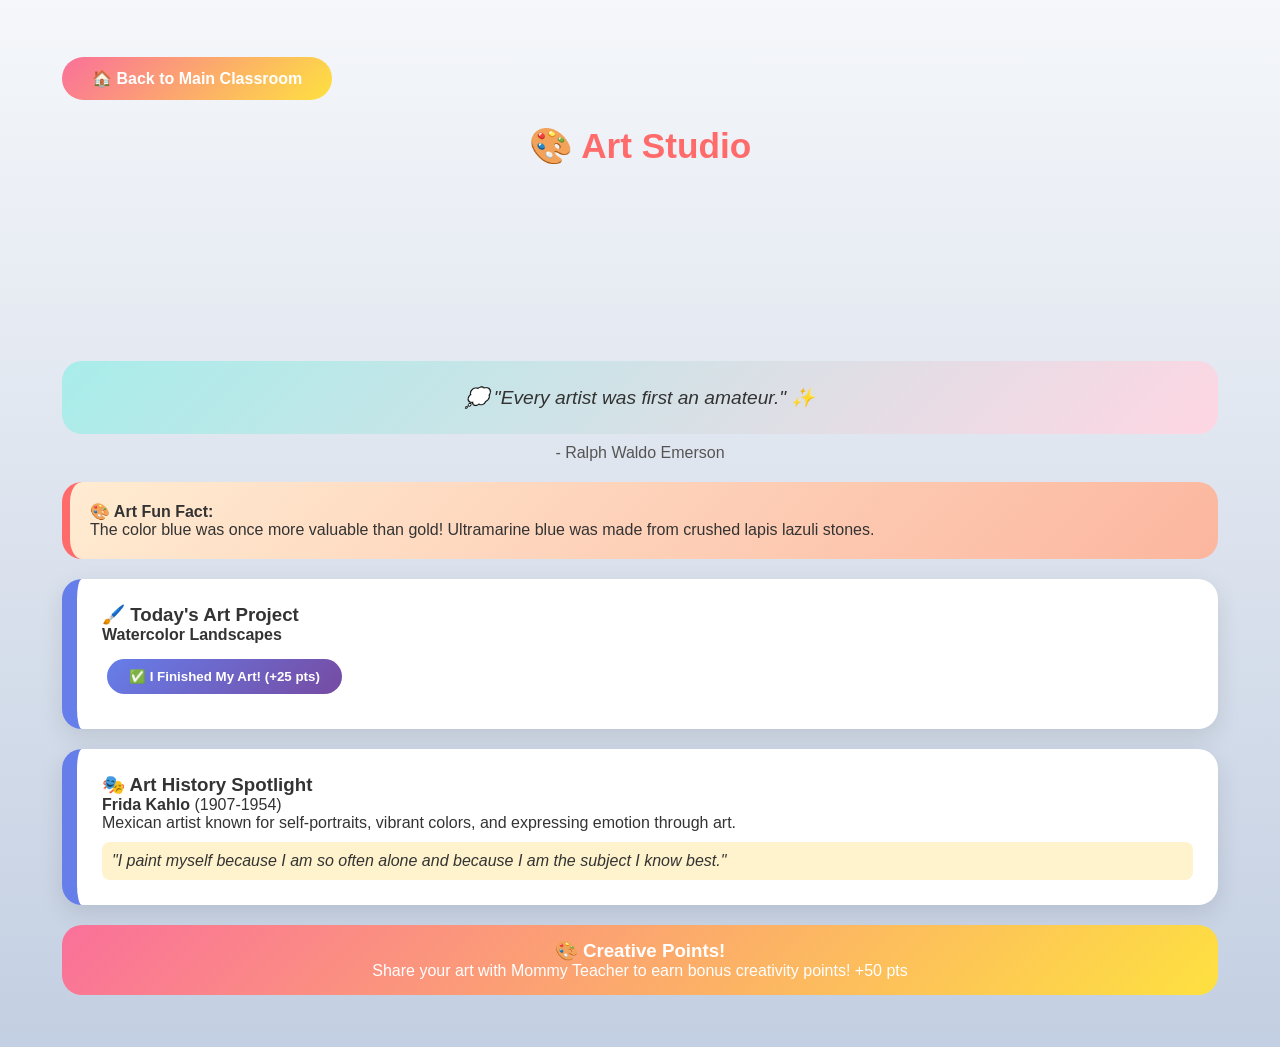
==== art.html @ 89fb3210 "adding pages" ====
<!DOCTYPE html>
<html lang="en">
<head>
<meta charset="UTF-8">
<meta name="viewport" content="width=device-width, initial-scale=1.0">
<title>🎨 Art Studio | Alli's Classroom</title>
<link rel="stylesheet" href="css/main.css">
<link rel="stylesheet" href="css/subjects.css">
<link rel="stylesheet" href="css/modals.css">
</head>
<body>
<div id="artPage" class="subject-page art-page active-subject">
  <a href="index.html" class="back-home">🏠 Back to Main Classroom</a>
  <h2 style="text-align:center;font-size:2.2rem;margin-bottom:20px;color:#ff6b6b;">🎨 Art Studio</h2>
  
  <div class="slide-container">
    <iframe src="https://docs.google.com/presentation/d/e/2PACX-1vSV7ANEIgShKt3dnGsCbQY-vh1xLhiehXgIdcbH30qaZ5-XFcvUlI7SynvPnBc5SH_Dulh76SDTnkDv/pubembed?start=false&loop=false&delayms=60000" frameborder="0" allowfullscreen="true"></iframe>
  </div>

  <div class="motivational-quote">💭 <span>"Every artist was first an amateur."</span> ✨</div>
  <div class="quote-author">- Ralph Waldo Emerson</div>
  
  <div class="fun-fact-box"><h4>🎨 Art Fun Fact:</h4><p>The color blue was once more valuable than gold! Ultramarine blue was made from crushed lapis lazuli stones.</p></div>

  <div class="topic-card">
    <h3>🖌️ Today's Art Project</h3>
    <p><strong>Watercolor Landscapes</strong></p>
    <button onclick="logArtProject('watercolor')" style="margin-top:15px;">✅ I Finished My Art! (+25 pts)</button>
  </div>

  <div class="topic-card">
    <h3>🎭 Art History Spotlight</h3>
    <p><strong>Frida Kahlo</strong> (1907-1954)</p>
    <p>Mexican artist known for self-portraits, vibrant colors, and expressing emotion through art.</p>
    <div style="background:#fff3cd;padding:10px;border-radius:8px;margin-top:10px;font-style:italic;">"I paint myself because I am so often alone and because I am the subject I know best."</div>
  </div>

  <div class="reward-banner"><h3>🎨 Creative Points!</h3><p>Share your art with Mommy Teacher to earn bonus creativity points! +50 pts</p></div>
</div>

<script src="js/app.js"></script>
<script src="js/quizzes.js"></script>
</body>
</html>
---- css/main.css ----
/* ========== GLOBAL RESET & BASE ========== */
* { margin: 0; padding: 0; box-sizing: border-box; }
body {
  font-family: 'Segoe UI', 'Comic Neue', 'Comic Sans MS', cursive, sans-serif;
  background: linear-gradient(135deg, #667eea 0%, #764ba2 100%);
  overflow-x: hidden;
  color: #333;
}

/* Header */
.class-header {
  background: linear-gradient(135deg, #f093fb 0%, #f5576c 100%);
  padding: 15px 25px;
  display: flex;
  justify-content: space-between;
  align-items: center;
  color: white;
  border-bottom: 5px solid #fff;
  box-shadow: 0 4px 15px rgba(0,0,0,0.2);
}
.class-header h2 { font-size: 1.5rem; text-shadow: 2px 2px 4px rgba(0,0,0,0.3); }
.header-actions { display: flex; gap: 15px; align-items: center; }

/* Points Display */
.points-display {
  background: linear-gradient(135deg, #fa709a 0%, #fee140 100%);
  padding: 8px 20px; border-radius: 30px; color: white;
  font-weight: bold; cursor: pointer; display: flex; align-items: center; gap: 8px;
}
.points-display:after { content: " ⭐"; }

/* Parent Button */
.parent-lock-btn {
  background: linear-gradient(135deg, #4facfe 0%, #00f2fe 100%);
  padding: 10px 20px; border-radius: 25px; color: white;
  text-decoration: none; font-weight: bold; border: none; cursor: pointer;
}

/* Utilities */
.muted { color: #666; font-style: italic; margin: 10px 0; }
.reward-grid {
  display: grid; grid-template-columns: repeat(auto-fit, minmax(180px, 1fr));
  gap: 15px; margin-top: 20px;
}
.reward-card {
  padding: 15px; border-radius: 15px; text-align: center;
  box-shadow: 0 4px 12px rgba(0,0,0,0.1);
}
.reward-card .emoji { font-size: 2.5rem; margin-bottom: 8px; }
.reward-card h4 { margin-bottom: 5px; }
.reward-card p { color: #667eea; font-weight: bold; }

@media (max-width: 768px) {
  .class-header { flex-direction: column; gap: 10px; text-align: center; }
  .header-actions { width: 100%; justify-content: center; }
}
---- css/subjects.css ----
/* ========== SUBJECT PAGES ========== */
.subject-page {
  display: none; background: linear-gradient(180deg, #f5f7fa 0%, #c3cfe2 100%);
  min-height: 100vh; padding: 2rem;
}
.active-subject { display: block; }

.back-home {
  background: linear-gradient(135deg, #fa709a 0%, #fee140 100%);
  border: none; padding: 12px 30px; border-radius: 40px;
  font-weight: bold; margin: 25px 30px; cursor: pointer;
  text-decoration: none; color: white; display: inline-block;
}
.back-home:hover { transform: scale(1.05); }

/* Content Blocks */
.motivational-quote {
  background: linear-gradient(135deg, #a8edea 0%, #fed6e3 100%);
  border-radius: 20px; padding: 25px; margin: 20px 30px;
  text-align: center; font-style: italic; font-size: 1.2rem;
}
.quote-author { text-align: center; color: #555; margin: -10px auto 20px; }
.fun-fact-box {
  background: linear-gradient(135deg, #ffecd2 0%, #fcb69f 100%);
  border-radius: 20px; padding: 20px; margin: 20px 30px;
  border-left: 8px solid #ff6b6b;
}
.stats-box {
  background: linear-gradient(135deg, #ff9a9e 0%, #fecfef 100%);
  border-radius: 20px; padding: 20px; margin: 20px 30px; color: #fff;
}
.topic-card {
  background: white; border-radius: 20px; padding: 25px; margin: 20px 30px;
  border-left: 15px solid #667eea; box-shadow: 0 8px 25px rgba(0,0,0,0.1);
}
.quiz {
  background: linear-gradient(135deg, #f5f7fa 0%, #e4e8ec 100%);
  padding: 20px; border-radius: 24px; margin-top: 15px;
}
.quiz p { margin: 12px 0; font-weight: 600; }
input, select, textarea {
  font-family: inherit; border-radius: 12px; padding: 10px 15px;
  border: 2px solid #ddd; margin: 8px 0; width: 100%;
}
input:focus { outline: none; border-color: #667eea; }
button {
  font-family: inherit; border-radius: 25px; padding: 10px 22px;
  background: linear-gradient(135deg, #667eea 0%, #764ba2 100%);
  color: white; border: none; font-weight: bold; cursor: pointer;
  margin: 10px 5px;
}
button:hover { transform: scale(1.05); }
.feedback {
  background: linear-gradient(135deg, #d4fc79 0%, #96e6a1 100%);
  border-radius: 25px; padding: 12px 20px; margin-top: 12px; font-weight: bold;
}
.reward-banner {
  background: linear-gradient(135deg, #fa709a 0%, #fee140 100%);
  color: white; padding: 15px 25px; border-radius: 20px; margin: 20px 30px;
  text-align: center;
}
---- css/modals.css ----
/* --- Generic Scene Modals --- */
.scene-modal {
    display: none;
    position: fixed;
    top: 0; left: 0;
    width: 100%; height: 100%;
    background: rgba(0,0,0,0.7);
    z-index: 3000;
    align-items: center;
    justify-content: center;
}

.scene-modal.active { display: flex; }

.modal-content {
    background: white;
    padding: 30px;
    border-radius: 25px;
    max-width: 650px;
    width: 90%;
    max-height: 85vh;
    overflow-y: auto;
    position: relative;
    animation: modalPop 0.3s ease;
    box-shadow: 0 20px 60px rgba(0,0,0,0.3);
}

@keyframes modalPop {
    0% { transform: scale(0.8); opacity: 0; }
    100% { transform: scale(1); opacity: 1; }
}

.close-modal {
    position: absolute;
    top: 15px; right: 15px;
    background: linear-gradient(135deg, #fa709a 0%, #fee140 100%);
    color: white;
    border: none;
    width: 40px; height: 40px;
    border-radius: 50%;
    cursor: pointer;
    font-size: 1.2rem;
    transition: transform 0.2s;
}

.close-modal:hover { transform: rotate(90deg) scale(1.1); }

/* --- Math Modals --- */
.math-modal {
    display: none;
    position: fixed;
    top: 0; left: 0; width: 100%; height: 100%;
    background: rgba(0,0,0,0.6);
    z-index: 1000;
    justify-content: center;
    align-items: center;
    backdrop-filter: blur(4px);
}

.math-modal.active { display: flex; }

.math-modal-content {
    background: var(--math-bg);
    border: 3px solid var(--math-primary);
    border-radius: 16px;
    padding: 24px;
    max-width: 600px;
    width: 92%;
    position: relative;
    box-shadow: 0 12px 30px rgba(0,0,0,0.25);
    animation: fadeIn 0.3s ease;
}

@keyframes fadeIn { from { opacity: 0; transform: translateY(10px); } to { opacity: 1; transform: translateY(0); } }

.close-math-modal {
    position: absolute; top: 12px; right: 16px;
    font-size: 28px; cursor: pointer; color: var(--math-primary);
    background: none; border: none; font-weight: bold;
}

.close-math-modal:hover { color: var(--math-secondary); }

.math-btn {
    background: var(--math-primary);
    color: white;
    border: none;
    padding: 10px 18px;
    border-radius: 8px;
    cursor: pointer;
    font-weight: 600;
    margin: 5px;
    transition: background 0.2s;
}

.math-btn:hover { background: var(--math-secondary); }

.math-input {
    width: 100%;
    padding: 10px;
    border: 2px solid var(--math-border);
    border-radius: 6px;
    margin: 8px 0;
    font-size: 16px;
}

.math-question { margin: 15px 0; font-weight: 500; }
.math-correct { color: #16a34a; font-weight: bold; }
.math-wrong { color: #dc2626; font-weight: bold; }
#analog-clock-canvas { background: white; border-radius: 50%; margin: 10px auto; display: block; }

/* --- Parent Dashboard --- */
.parent-modal {
    display: none;
    position: fixed;
    top: 0; left: 0;
    width: 100%; height: 100%;
    background: rgba(0,0,0,0.7);
    z-index: 2000;
    align-items: center;
    justify-content: center;
}

.parent-card {
    background: linear-gradient(180deg, #fff9ef 0%, #fff 100%);
    max-width: 950px;
    width: 90%;
    max-height: 85vh;
    overflow-y: auto;
    border-radius: 48px;
    padding: 2rem;
    border: 5px solid #ffb347;
    box-shadow: 0 20px 60px rgba(0,0,0,0.3);
}

table {
    width: 100%;
    border-collapse: collapse;
    background: white;
    border-radius: 24px;
    overflow: hidden;
    margin: 15px 0;
}

th, td { padding: 12px; text-align: left; border-bottom: 1px solid #f0cf9c; }
th { background: linear-gradient(135deg, #667eea 0%, #764ba2 100%); color: white; font-weight: bold; }
tr:hover { background: #f8f9fa; }

.weak-area {
    background: linear-gradient(135deg, #ffe1b3 0%, #ffcd94 100%);
    border-radius: 28px;
    padding: 20px;
    margin: 20px 0;
    box-shadow: 0 5px 15px rgba(0,0,0,0.1);
}
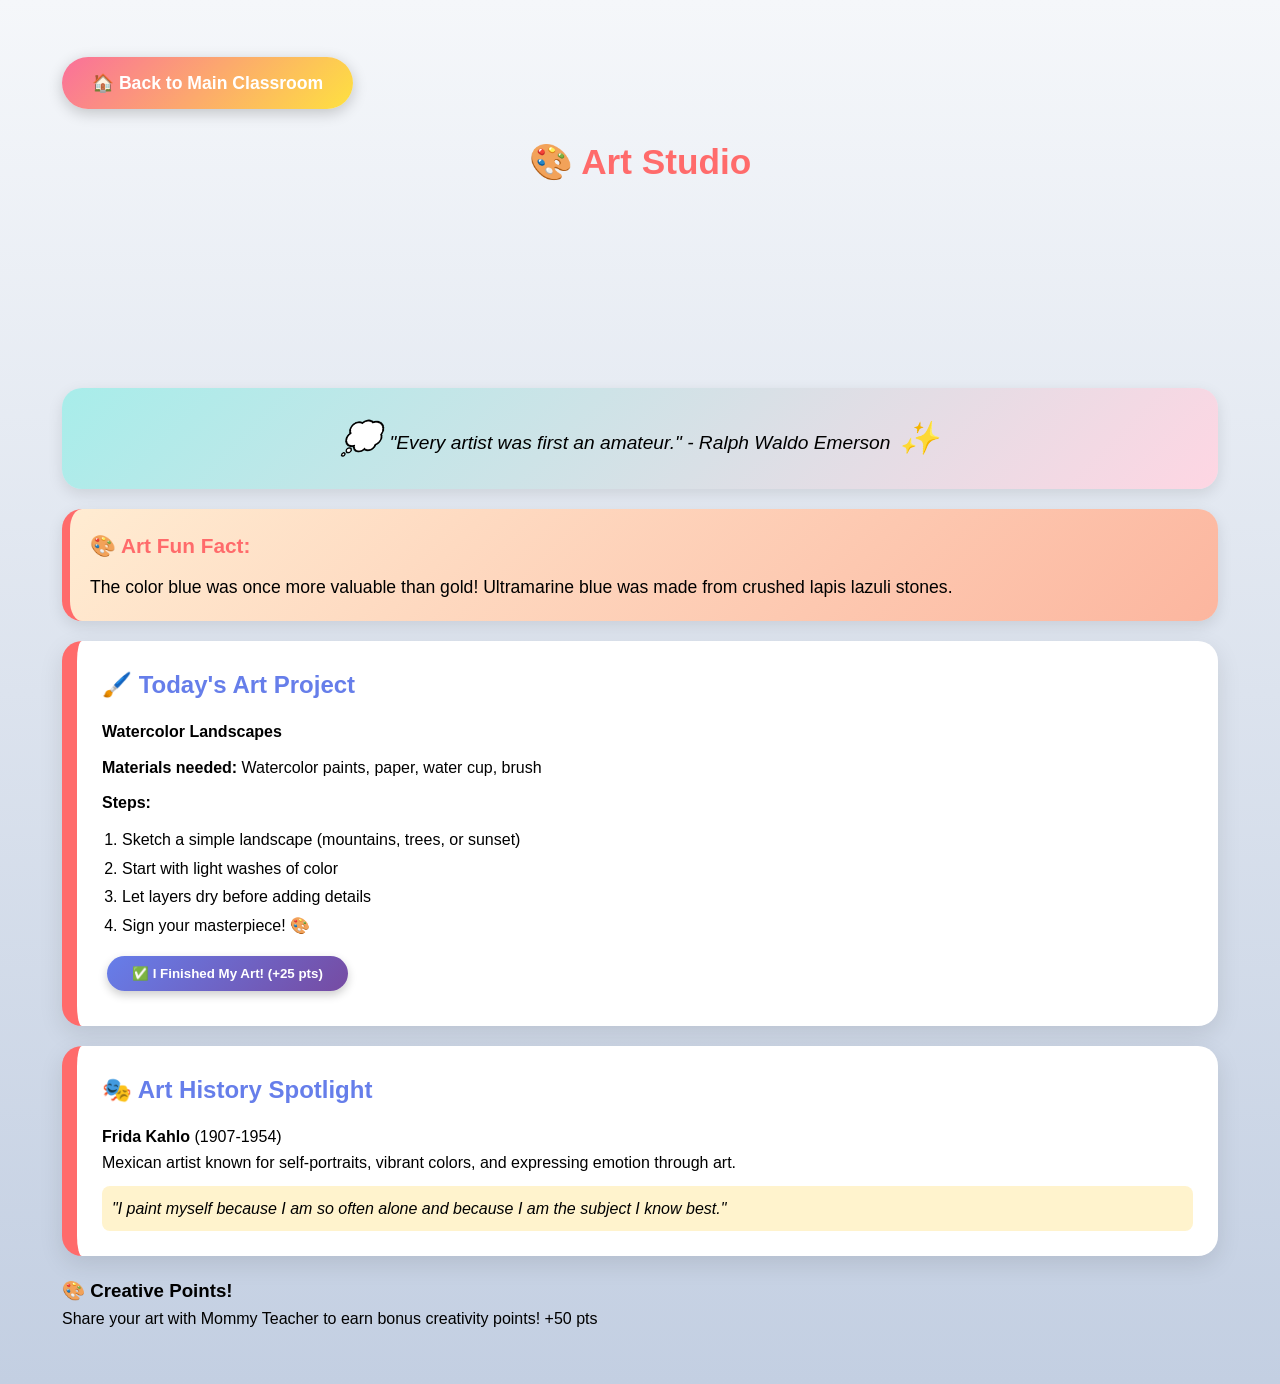
==== commit 3edff503: "update4" ====
--- a/art.html
+++ b/art.html
@@ -1,44 +1,75 @@
 <!DOCTYPE html>
 <html lang="en">
 <head>
-<meta charset="UTF-8">
-<meta name="viewport" content="width=device-width, initial-scale=1.0">
-<title>🎨 Art Studio | Alli's Classroom</title>
-<link rel="stylesheet" href="css/main.css">
-<link rel="stylesheet" href="css/subjects.css">
-<link rel="stylesheet" href="css/modals.css">
+  <meta charset="UTF-8">
+  <meta name="viewport" content="width=device-width, initial-scale=1.0">
+  <title>🎨 Art Studio | Alli's Classroom</title>
+  <link rel="stylesheet" href="css/main.css">
+  <link rel="stylesheet" href="css/subjects.css">
+  <link rel="stylesheet" href="css/modals.css">
 </head>
 <body>
-<div id="artPage" class="subject-page art-page active-subject">
-  <a href="index.html" class="back-home">🏠 Back to Main Classroom</a>
-  <h2 style="text-align:center;font-size:2.2rem;margin-bottom:20px;color:#ff6b6b;">🎨 Art Studio</h2>
+  <div class="subject-page art-page">
+    <a href="index.html" class="back-home">🏠 Back to Main Classroom</a>
+    
+    <h2 style="text-align:center; font-size:2.2rem; margin-bottom:20px; color:#ff6b6b;">🎨 Art Studio</h2>
+    
+    <!-- Google Slide -->
+    <div class="slide-container">
+      <iframe src="https://docs.google.com/presentation/d/e/2PACX-1vSV7ANEIgShKt3dnGsCbQY-vh1xLhiehXgIdcbH30qaZ5-XFcvUlI7SynvPnBc5SH_Dulh76SDTnkDv/pubembed?start=false&loop=false&delayms=60000" frameborder="0" allowfullscreen="true"></iframe>
+    </div>
+    
+    <!-- Content -->
+    <div class="motivational-quote">"Every artist was first an amateur." - Ralph Waldo Emerson</div>
+    
+    <div class="fun-fact-box">
+      <h4>🎨 Art Fun Fact:</h4>
+      <p>The color blue was once more valuable than gold! Ultramarine blue was made from crushed lapis lazuli stones.</p>
+    </div>
+    
+    <div class="topic-card">
+      <h3>🖌️ Today's Art Project</h3>
+      <p><strong>Watercolor Landscapes</strong></p>
+      <p style="margin: 10px 0;"><strong>Materials needed:</strong> Watercolor paints, paper, water cup, brush</p>
+      <p style="margin: 10px 0;"><strong>Steps:</strong></p>
+      <ol style="margin-left: 20px; line-height: 1.8;">
+        <li>Sketch a simple landscape (mountains, trees, or sunset)</li>
+        <li>Start with light washes of color</li>
+        <li>Let layers dry before adding details</li>
+        <li>Sign your masterpiece! 🎨</li>
+      </ol>
+      <button onclick="logArtProject('watercolor')" style="margin-top: 15px;">✅ I Finished My Art! (+25 pts)</button>
+    </div>
+    
+    <div class="topic-card">
+      <h3>🎭 Art History Spotlight</h3>
+      <p><strong>Frida Kahlo</strong> (1907-1954)</p>
+      <p>Mexican artist known for self-portraits, vibrant colors, and expressing emotion through art.</p>
+      <div style="background: #fff3cd; padding: 10px; border-radius: 8px; margin-top: 10px; font-style: italic;">
+        "I paint myself because I am so often alone and because I am the subject I know best."
+      </div>
+    </div>
+    
+    <div class="reward-banner"><h3>🎨 Creative Points!</h3><p>Share your art with Mommy Teacher to earn bonus creativity points! +50 pts</p></div>
+  </div>
   
-  <div class="slide-container">
-    <iframe src="https://docs.google.com/presentation/d/e/2PACX-1vSV7ANEIgShKt3dnGsCbQY-vh1xLhiehXgIdcbH30qaZ5-XFcvUlI7SynvPnBc5SH_Dulh76SDTnkDv/pubembed?start=false&loop=false&delayms=60000" frameborder="0" allowfullscreen="true"></iframe>
+  <!-- Modal -->
+  <div id="sceneModal" class="scene-modal">
+    <div class="modal-content">
+      <button class="close-modal" onclick="closeSceneModal()">✕</button>
+      <div id="modalBody"></div>
+    </div>
   </div>
-
-  <div class="motivational-quote">💭 <span>"Every artist was first an amateur."</span> ✨</div>
-  <div class="quote-author">- Ralph Waldo Emerson</div>
   
-  <div class="fun-fact-box"><h4>🎨 Art Fun Fact:</h4><p>The color blue was once more valuable than gold! Ultramarine blue was made from crushed lapis lazuli stones.</p></div>
-
-  <div class="topic-card">
-    <h3>🖌️ Today's Art Project</h3>
-    <p><strong>Watercolor Landscapes</strong></p>
-    <button onclick="logArtProject('watercolor')" style="margin-top:15px;">✅ I Finished My Art! (+25 pts)</button>
-  </div>
-
-  <div class="topic-card">
-    <h3>🎭 Art History Spotlight</h3>
-    <p><strong>Frida Kahlo</strong> (1907-1954)</p>
-    <p>Mexican artist known for self-portraits, vibrant colors, and expressing emotion through art.</p>
-    <div style="background:#fff3cd;padding:10px;border-radius:8px;margin-top:10px;font-style:italic;">"I paint myself because I am so often alone and because I am the subject I know best."</div>
-  </div>
-
-  <div class="reward-banner"><h3>🎨 Creative Points!</h3><p>Share your art with Mommy Teacher to earn bonus creativity points! +50 pts</p></div>
-</div>
-
-<script src="js/app.js"></script>
-<script src="js/quizzes.js"></script>
+  <!-- Scripts -->
+  <script src="js/app.js"></script>
+  <script src="js/reward-system.js"></script>
+  <script src="js/navigation.js"></script>
+  <script>
+    function logArtProject(projectType) {
+      addPoints(25, `Art project: ${projectType}`);
+      alert(`🎨 Amazing work on your ${projectType} project! +25 creativity points!`);
+    }
+  </script>
 </body>
 </html>
--- a/css/main.css
+++ b/css/main.css
@@ -1,56 +1,133 @@
-/* ========== GLOBAL RESET & BASE ========== */
+/* ========== GLOBAL RESET & BASE STYLES ========== */
 * { margin: 0; padding: 0; box-sizing: border-box; }
+
 body {
-  font-family: 'Segoe UI', 'Comic Neue', 'Comic Sans MS', cursive, sans-serif;
+  font-family: 'Segoe UI', 'Comic Neue', 'Comic Sans MS', 'Chalkboard SE', cursive, sans-serif;
   background: linear-gradient(135deg, #667eea 0%, #764ba2 100%);
   overflow-x: hidden;
-  color: #333;
+  line-height: 1.6;
 }
 
-/* Header */
-.class-header {
-  background: linear-gradient(135deg, #f093fb 0%, #f5576c 100%);
-  padding: 15px 25px;
-  display: flex;
-  justify-content: space-between;
-  align-items: center;
-  color: white;
-  border-bottom: 5px solid #fff;
-  box-shadow: 0 4px 15px rgba(0,0,0,0.2);
-}
-.class-header h2 { font-size: 1.5rem; text-shadow: 2px 2px 4px rgba(0,0,0,0.3); }
-.header-actions { display: flex; gap: 15px; align-items: center; }
-
-/* Points Display */
-.points-display {
-  background: linear-gradient(135deg, #fa709a 0%, #fee140 100%);
-  padding: 8px 20px; border-radius: 30px; color: white;
-  font-weight: bold; cursor: pointer; display: flex; align-items: center; gap: 8px;
-}
-.points-display:after { content: " ⭐"; }
-
-/* Parent Button */
-.parent-lock-btn {
-  background: linear-gradient(135deg, #4facfe 0%, #00f2fe 100%);
-  padding: 10px 20px; border-radius: 25px; color: white;
-  text-decoration: none; font-weight: bold; border: none; cursor: pointer;
+/* ========== FORM ELEMENTS ========== */
+input[type="number"],
+input[type="text"],
+input[type="password"],
+input[type="url"] {
+  font-family: inherit;
+  border-radius: 25px;
+  padding: 10px 20px;
+  border: 2px solid #ddd;
+  margin: 8px 0;
+  width: 150px;
+  font-size: 1rem;
+  transition: border-color 0.2s;
 }
 
-/* Utilities */
-.muted { color: #666; font-style: italic; margin: 10px 0; }
-.reward-grid {
-  display: grid; grid-template-columns: repeat(auto-fit, minmax(180px, 1fr));
-  gap: 15px; margin-top: 20px;
+input[type="number"]:focus,
+input[type="text"]:focus,
+input[type="password"]:focus,
+input[type="url"]:focus {
+  outline: none;
+  border-color: #667eea;
+  box-shadow: 0 0 0 3px rgba(102, 126, 234, 0.2);
 }
-.reward-card {
-  padding: 15px; border-radius: 15px; text-align: center;
-  box-shadow: 0 4px 12px rgba(0,0,0,0.1);
+
+/* ========== BUTTONS ========== */
+button {
+  font-family: inherit;
+  border-radius: 30px;
+  padding: 10px 25px;
+  background: linear-gradient(135deg, #667eea 0%, #764ba2 100%);
+  color: white;
+  border: none;
+  font-weight: bold;
+  cursor: pointer;
+  margin: 10px 5px;
+  box-shadow: 0 4px 10px rgba(0,0,0,0.2);
+  transition: transform 0.2s, box-shadow 0.2s;
 }
-.reward-card .emoji { font-size: 2.5rem; margin-bottom: 8px; }
-.reward-card h4 { margin-bottom: 5px; }
-.reward-card p { color: #667eea; font-weight: bold; }
+
+button:hover {
+  transform: scale(1.05);
+  box-shadow: 0 6px 15px rgba(0,0,0,0.3);
+}
+
+button:active {
+  transform: scale(0.98);
+}
+
+/* ========== FEEDBACK & UTILITIES ========== */
+.feedback {
+  background: linear-gradient(135deg, #d4fc79 0%, #96e6a1 100%);
+  border-radius: 25px;
+  padding: 12px 20px;
+  margin-top: 12px;
+  font-weight: bold;
+  animation: fadeIn 0.3s ease;
+}
+
+@keyframes fadeIn {
+  from { opacity: 0; transform: translateY(-10px); }
+  to { opacity: 1; transform: translateY(0); }
+}
+
+.back-home {
+  background: linear-gradient(135deg, #fa709a 0%, #fee140 100%);
+  border: none;
+  padding: 12px 30px;
+  border-radius: 40px;
+  font-weight: bold;
+  margin: 25px 30px;
+  display: inline-block;
+  cursor: pointer;
+  font-size: 1.1rem;
+  box-shadow: 0 4px 15px rgba(0,0,0,0.2);
+  transition: transform 0.2s;
+  text-decoration: none;
+  color: white;
+}
+
+.back-home:hover {
+  transform: scale(1.05);
+  text-decoration: none;
+  color: white;
+}
+
+/* ========== TABLES ========== */
+table {
+  width: 100%;
+  border-collapse: collapse;
+  background: white;
+  border-radius: 24px;
+  overflow: hidden;
+  margin: 15px 0;
+  box-shadow: 0 4px 12px rgba(0,0,0,0.05);
+}
+
+th, td {
+  padding: 12px;
+  text-align: left;
+  border-bottom: 1px solid #f0cf9c;
+}
+
+th {
+  background: linear-gradient(135deg, #667eea 0%, #764ba2 100%);
+  color: white;
+  font-weight: bold;
+}
+
+tr:hover {
+  background: #f8f9fa;
+}
+
+/* ========== RESPONSIVE ========== */
+@media (max-width: 800px) {
+  .classroom { grid-template-columns: repeat(2,1fr); gap: 15px; padding: 20px; }
+  .teacher-desk { grid-column: span 2; }
+  .whiteboard { grid-column: span 2; }
+}
 
 @media (max-width: 768px) {
-  .class-header { flex-direction: column; gap: 10px; text-align: center; }
-  .header-actions { width: 100%; justify-content: center; }
+  .slide-container iframe { aspect-ratio: auto; height: 400px; }
+  input[type="number"], input[type="text"] { width: 100%; }
 }
--- a/css/subjects.css
+++ b/css/subjects.css
@@ -1,61 +1,140 @@
-/* ========== SUBJECT PAGES ========== */
+/* ========== SUBJECT PAGE BASE ========== */
 .subject-page {
-  display: none; background: linear-gradient(180deg, #f5f7fa 0%, #c3cfe2 100%);
-  min-height: 100vh; padding: 2rem;
+  background: linear-gradient(180deg, #f5f7fa 0%, #c3cfe2 100%);
+  min-height: 100vh;
+  padding: 2rem;
 }
-.active-subject { display: block; }
 
-.back-home {
-  background: linear-gradient(135deg, #fa709a 0%, #fee140 100%);
-  border: none; padding: 12px 30px; border-radius: 40px;
-  font-weight: bold; margin: 25px 30px; cursor: pointer;
-  text-decoration: none; color: white; display: inline-block;
+/* ========== CONTENT BLOCKS (Full Width) ========== */
+.subject-page .motivational-quote,
+.subject-page .fun-fact-box,
+.subject-page .stats-box,
+.subject-page .topic-card,
+.subject-page .reward-banner {
+  max-width: none;
+  margin: 20px 30px;
+  border-radius: 20px;
 }
-.back-home:hover { transform: scale(1.05); }
 
-/* Content Blocks */
+.topic-card {
+  background: white;
+  border-radius: 20px;
+  padding: 25px;
+  border-left: 15px solid #667eea;
+  box-shadow: 0 8px 25px rgba(0,0,0,0.1);
+}
+
+.topic-card h3 {
+  color: #667eea;
+  margin-bottom: 15px;
+  font-size: 1.5rem;
+}
+
+.quiz {
+  background: linear-gradient(135deg, #f5f7fa 0%, #e4e8ec 100%);
+  padding: 20px;
+  border-radius: 24px;
+  margin-top: 15px;
+}
+
+.quiz p {
+  margin: 12px 0;
+  font-size: 1.1rem;
+  font-weight: 600;
+}
+
+/* ========== ENGAGING CONTENT ========== */
+.fun-fact-box {
+  background: linear-gradient(135deg, #ffecd2 0%, #fcb69f 100%);
+  border-radius: 20px;
+  padding: 20px;
+  box-shadow: 0 5px 15px rgba(0,0,0,0.1);
+  border-left: 8px solid #ff6b6b;
+}
+
+.fun-fact-box h4 {
+  color: #ff6b6b;
+  margin-bottom: 10px;
+  font-size: 1.3rem;
+}
+
+.fun-fact-box p {
+  font-size: 1.1rem;
+  line-height: 1.6;
+}
+
 .motivational-quote {
   background: linear-gradient(135deg, #a8edea 0%, #fed6e3 100%);
-  border-radius: 20px; padding: 25px; margin: 20px 30px;
-  text-align: center; font-style: italic; font-size: 1.2rem;
+  border-radius: 20px;
+  padding: 25px;
+  text-align: center;
+  box-shadow: 0 5px 15px rgba(0,0,0,0.1);
+  font-style: italic;
+  font-size: 1.2rem;
 }
-.quote-author { text-align: center; color: #555; margin: -10px auto 20px; }
-.fun-fact-box {
-  background: linear-gradient(135deg, #ffecd2 0%, #fcb69f 100%);
-  border-radius: 20px; padding: 20px; margin: 20px 30px;
-  border-left: 8px solid #ff6b6b;
+
+.motivational-quote:before {
+  content: "💭 ";
+  font-size: 2rem;
 }
+
+.motivational-quote:after {
+  content: " ✨";
+  font-size: 2rem;
+}
+
 .stats-box {
   background: linear-gradient(135deg, #ff9a9e 0%, #fecfef 100%);
-  border-radius: 20px; padding: 20px; margin: 20px 30px; color: #fff;
+  border-radius: 20px;
+  padding: 20px;
+  box-shadow: 0 5px 15px rgba(0,0,0,0.1);
 }
-.topic-card {
-  background: white; border-radius: 20px; padding: 25px; margin: 20px 30px;
-  border-left: 15px solid #667eea; box-shadow: 0 8px 25px rgba(0,0,0,0.1);
+
+.stats-box h4 {
+  margin-bottom: 15px;
+  font-size: 1.3rem;
+  color: #fff;
+  text-shadow: 1px 1px 2px rgba(0,0,0,0.2);
 }
-.quiz {
-  background: linear-gradient(135deg, #f5f7fa 0%, #e4e8ec 100%);
-  padding: 20px; border-radius: 24px; margin-top: 15px;
+
+.stat-item {
+  background: rgba(255,255,255,0.3);
+  padding: 10px 15px;
+  border-radius: 12px;
+  margin: 8px 0;
+  font-weight: bold;
 }
-.quiz p { margin: 12px 0; font-weight: 600; }
-input, select, textarea {
-  font-family: inherit; border-radius: 12px; padding: 10px 15px;
-  border: 2px solid #ddd; margin: 8px 0; width: 100%;
+
+/* ========== SUBJECT ACCENT COLORS ========== */
+.math-page .topic-card { border-left-color: #667eea; }
+.ela-page .topic-card { border-left-color: #f093fb; }
+.science-page .topic-card { border-left-color: #4ecdc4; }
+.social-page .topic-card { border-left-color: #ffe66d; }
+.assessment-page .topic-card { border-left-color: #ff6b6b; }
+.gym-page .topic-card { border-left-color: #4ecdc4; }
+.spanish-page .topic-card { border-left-color: #9c27b0; }
+.art-page .topic-card { border-left-color: #ff6b6b; }
+
+/* ========== ACTIVITY LOGGING ========== */
+.activity-log {
+  background: #e8f5e9;
+  padding: 10px 15px;
+  border-radius: 10px;
+  margin: 10px 0;
+  display: flex;
+  align-items: center;
+  gap: 10px;
 }
-input:focus { outline: none; border-color: #667eea; }
-button {
-  font-family: inherit; border-radius: 25px; padding: 10px 22px;
-  background: linear-gradient(135deg, #667eea 0%, #764ba2 100%);
-  color: white; border: none; font-weight: bold; cursor: pointer;
-  margin: 10px 5px;
-}
-button:hover { transform: scale(1.05); }
-.feedback {
-  background: linear-gradient(135deg, #d4fc79 0%, #96e6a1 100%);
-  border-radius: 25px; padding: 12px 20px; margin-top: 12px; font-weight: bold;
-}
-.reward-banner {
-  background: linear-gradient(135deg, #fa709a 0%, #fee140 100%);
-  color: white; padding: 15px 25px; border-radius: 20px; margin: 20px 30px;
-  text-align: center;
+
+.activity-log .check {
+  background: #4ecdc4;
+  color: white;
+  width: 24px;
+  height: 24px;
+  border-radius: 50%;
+  display: flex;
+  align-items: center;
+  justify-content: center;
+  font-weight: bold;
+  font-size: 0.9rem;
 }
--- a/css/modals.css
+++ b/css/modals.css
@@ -1,155 +1,67 @@
-/* --- Generic Scene Modals --- */
+/* ========== SCENE MODAL ========== */
 .scene-modal {
-    display: none;
-    position: fixed;
-    top: 0; left: 0;
-    width: 100%; height: 100%;
-    background: rgba(0,0,0,0.7);
-    z-index: 3000;
-    align-items: center;
-    justify-content: center;
+  display: none;
+  position: fixed;
+  top: 0;
+  left: 0;
+  width: 100%;
+  height: 100%;
+  background: rgba(0,0,0,0.7);
+  z-index: 3000;
+  align-items: center;
+  justify-content: center;
 }
 
-.scene-modal.active { display: flex; }
+.scene-modal.active {
+  display: flex;
+}
 
 .modal-content {
-    background: white;
-    padding: 30px;
-    border-radius: 25px;
-    max-width: 650px;
-    width: 90%;
-    max-height: 85vh;
-    overflow-y: auto;
-    position: relative;
-    animation: modalPop 0.3s ease;
-    box-shadow: 0 20px 60px rgba(0,0,0,0.3);
+  background: white;
+  padding: 30px;
+  border-radius: 25px;
+  max-width: 650px;
+  width: 90%;
+  max-height: 85vh;
+  overflow-y: auto;
+  position: relative;
+  animation: modalPop 0.3s ease;
+  box-shadow: 0 20px 60px rgba(0,0,0,0.3);
 }
 
 @keyframes modalPop {
-    0% { transform: scale(0.8); opacity: 0; }
-    100% { transform: scale(1); opacity: 1; }
+  0% { transform: scale(0.8); opacity: 0; }
+  100% { transform: scale(1); opacity: 1; }
 }
 
 .close-modal {
-    position: absolute;
-    top: 15px; right: 15px;
-    background: linear-gradient(135deg, #fa709a 0%, #fee140 100%);
-    color: white;
-    border: none;
-    width: 40px; height: 40px;
-    border-radius: 50%;
-    cursor: pointer;
-    font-size: 1.2rem;
-    transition: transform 0.2s;
+  position: absolute;
+  top: 15px;
+  right: 15px;
+  background: linear-gradient(135deg, #fa709a 0%, #fee140 100%);
+  color: white;
+  border: none;
+  width: 40px;
+  height: 40px;
+  border-radius: 50%;
+  cursor: pointer;
+  font-size: 1.2rem;
+  transition: transform 0.2s;
+  display: flex;
+  align-items: center;
+  justify-content: center;
 }
 
-.close-modal:hover { transform: rotate(90deg) scale(1.1); }
-
-/* --- Math Modals --- */
-.math-modal {
-    display: none;
-    position: fixed;
-    top: 0; left: 0; width: 100%; height: 100%;
-    background: rgba(0,0,0,0.6);
-    z-index: 1000;
-    justify-content: center;
-    align-items: center;
-    backdrop-filter: blur(4px);
+.close-modal:hover {
+  transform: rotate(90deg) scale(1.1);
 }
 
-.math-modal.active { display: flex; }
-
-.math-modal-content {
-    background: var(--math-bg);
-    border: 3px solid var(--math-primary);
-    border-radius: 16px;
-    padding: 24px;
-    max-width: 600px;
-    width: 92%;
-    position: relative;
-    box-shadow: 0 12px 30px rgba(0,0,0,0.25);
-    animation: fadeIn 0.3s ease;
+/* ========== REDEEM MODAL ========== */
+#redeemModal .modal-content {
+  max-width: 900px;
 }
 
-@keyframes fadeIn { from { opacity: 0; transform: translateY(10px); } to { opacity: 1; transform: translateY(0); } }
-
-.close-math-modal {
-    position: absolute; top: 12px; right: 16px;
-    font-size: 28px; cursor: pointer; color: var(--math-primary);
-    background: none; border: none; font-weight: bold;
-}
-
-.close-math-modal:hover { color: var(--math-secondary); }
-
-.math-btn {
-    background: var(--math-primary);
-    color: white;
-    border: none;
-    padding: 10px 18px;
-    border-radius: 8px;
-    cursor: pointer;
-    font-weight: 600;
-    margin: 5px;
-    transition: background 0.2s;
-}
-
-.math-btn:hover { background: var(--math-secondary); }
-
-.math-input {
-    width: 100%;
-    padding: 10px;
-    border: 2px solid var(--math-border);
-    border-radius: 6px;
-    margin: 8px 0;
-    font-size: 16px;
-}
-
-.math-question { margin: 15px 0; font-weight: 500; }
-.math-correct { color: #16a34a; font-weight: bold; }
-.math-wrong { color: #dc2626; font-weight: bold; }
-#analog-clock-canvas { background: white; border-radius: 50%; margin: 10px auto; display: block; }
-
-/* --- Parent Dashboard --- */
-.parent-modal {
-    display: none;
-    position: fixed;
-    top: 0; left: 0;
-    width: 100%; height: 100%;
-    background: rgba(0,0,0,0.7);
-    z-index: 2000;
-    align-items: center;
-    justify-content: center;
-}
-
-.parent-card {
-    background: linear-gradient(180deg, #fff9ef 0%, #fff 100%);
-    max-width: 950px;
-    width: 90%;
-    max-height: 85vh;
-    overflow-y: auto;
-    border-radius: 48px;
-    padding: 2rem;
-    border: 5px solid #ffb347;
-    box-shadow: 0 20px 60px rgba(0,0,0,0.3);
-}
-
-table {
-    width: 100%;
-    border-collapse: collapse;
-    background: white;
-    border-radius: 24px;
-    overflow: hidden;
-    margin: 15px 0;
-}
-
-th, td { padding: 12px; text-align: left; border-bottom: 1px solid #f0cf9c; }
-th { background: linear-gradient(135deg, #667eea 0%, #764ba2 100%); color: white; font-weight: bold; }
-tr:hover { background: #f8f9fa; }
-
-.weak-area {
-    background: linear-gradient(135deg, #ffe1b3 0%, #ffcd94 100%);
-    border-radius: 28px;
-    padding: 20px;
-    margin: 20px 0;
-    box-shadow: 0 5px 15px rgba(0,0,0,0.1);
+/* ========== LESSON PLANNER MODAL ========== */
+#lessonPlanModal .modal-content {
+  max-width: 700px;
 }
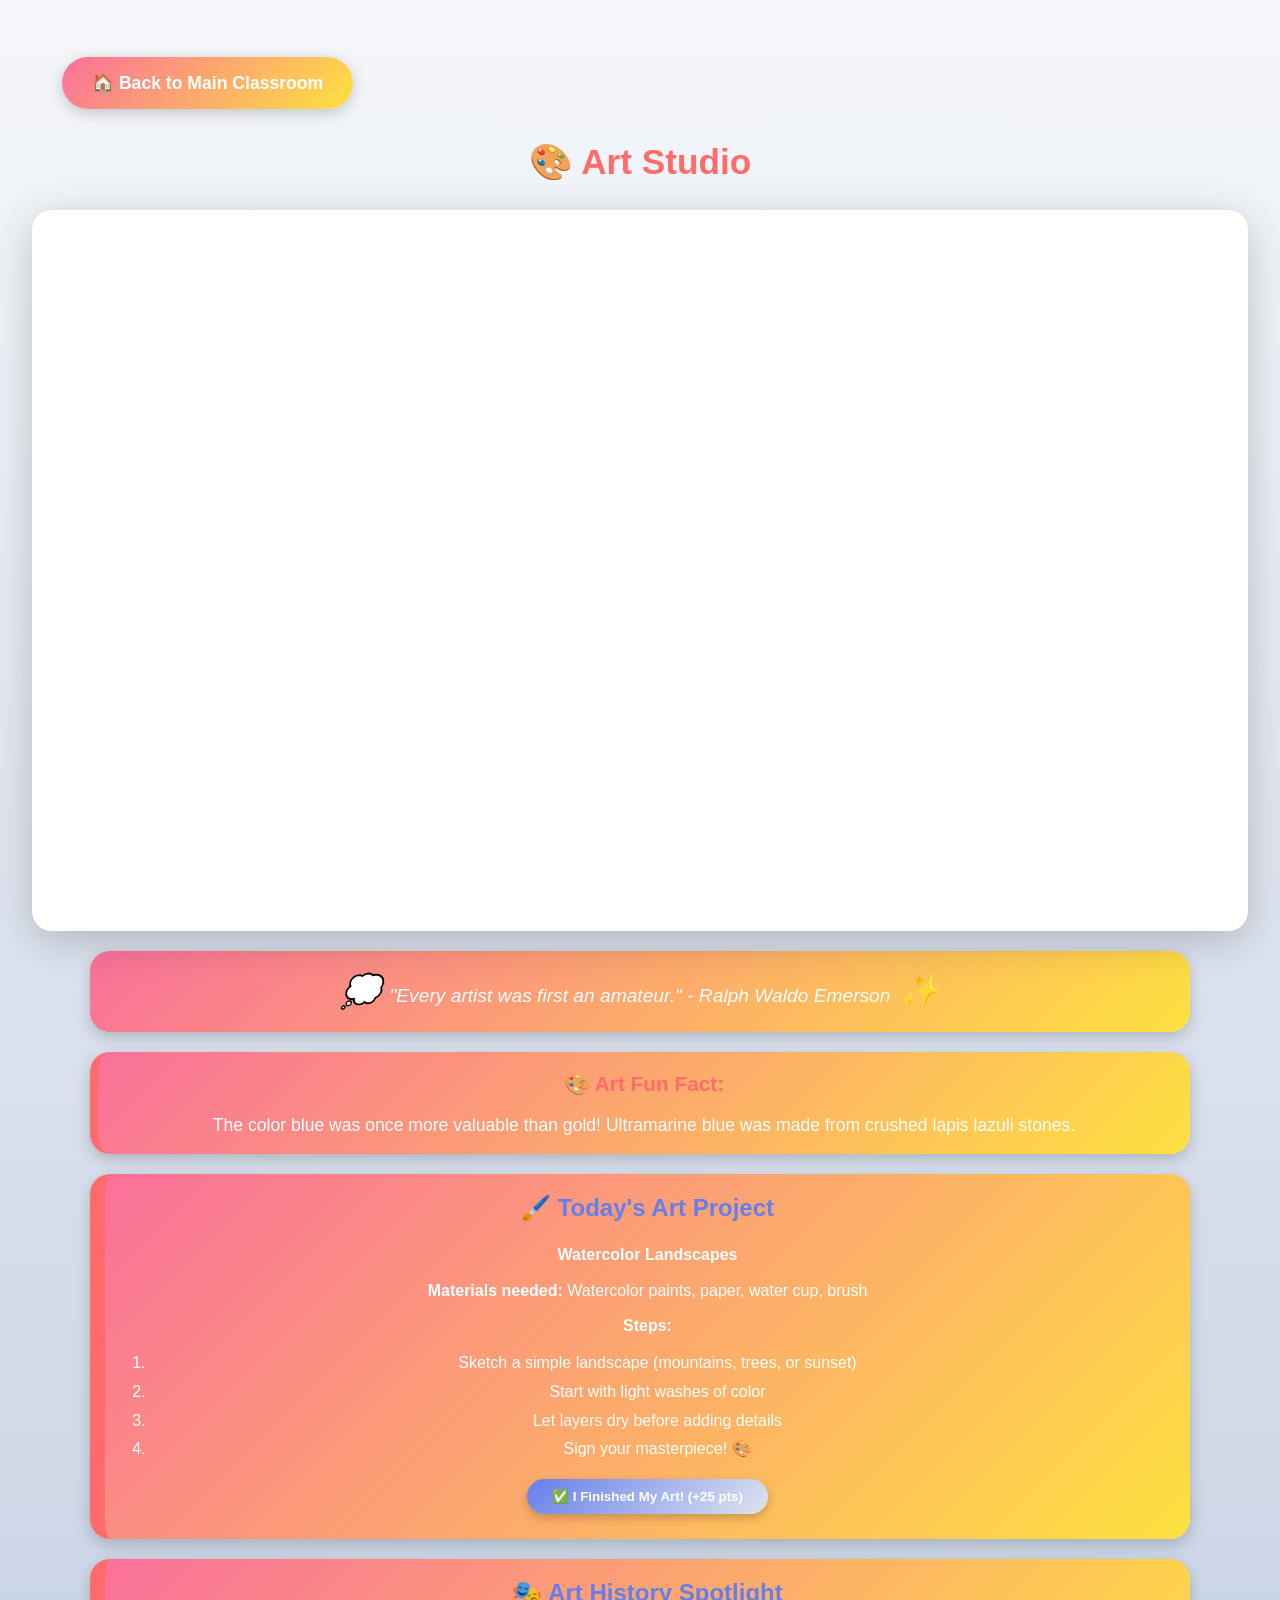
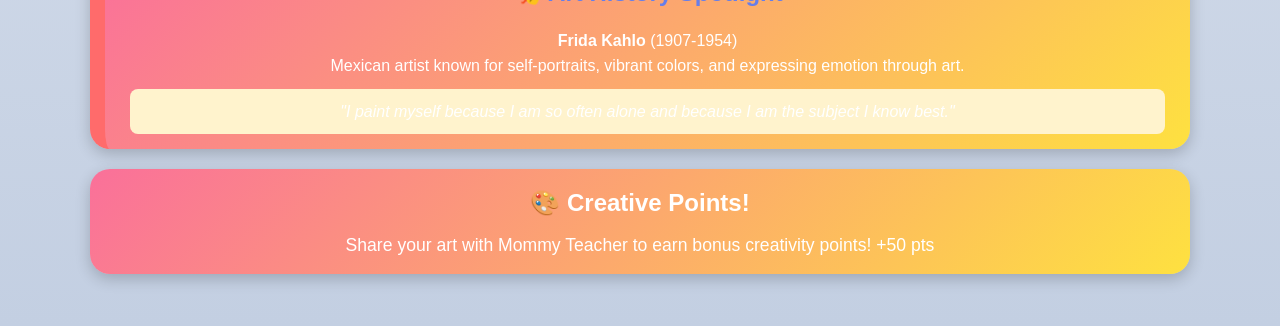
==== commit 784967eb: "many changes" ====
--- a/art.html
+++ b/art.html
@@ -59,6 +59,10 @@
       <button class="close-modal" onclick="closeSceneModal()">✕</button>
       <div id="modalBody"></div>
     </div>
+<div class="reward-banner">
+  <h3>🌟 Great Job Practicing [Subject]!</h3>
+  <p>Complete all quizzes to earn bonus points and achievements!</p>
+</div>
   </div>
   
   <!-- Scripts -->
--- a/css/main.css
+++ b/css/main.css
@@ -3,7 +3,7 @@
 
 body {
   font-family: 'Segoe UI', 'Comic Neue', 'Comic Sans MS', 'Chalkboard SE', cursive, sans-serif;
-  background: linear-gradient(135deg, #667eea 0%, #764ba2 100%);
+  background: linear-gradient(135deg, #667eea 0%, #dfe5ee 100%);
   overflow-x: hidden;
   line-height: 1.6;
 }
@@ -37,7 +37,7 @@
   font-family: inherit;
   border-radius: 30px;
   padding: 10px 25px;
-  background: linear-gradient(135deg, #667eea 0%, #764ba2 100%);
+  background: linear-gradient(135deg, #667eea 0%, #dfe5ee 100%);
   color: white;
   border: none;
   font-weight: bold;
@@ -111,7 +111,7 @@
 }
 
 th {
-  background: linear-gradient(135deg, #667eea 0%, #764ba2 100%);
+  background: linear-gradient(135deg, #667eea 0%, #dfe5ee 100%);
   color: white;
   font-weight: bold;
 }
--- a/css/subjects.css
+++ b/css/subjects.css
@@ -5,15 +5,64 @@
   padding: 2rem;
 }
 
+/* ========== SLIDE CONTAINER (Same as home page) ========== */
+.slide-container {
+  position: relative;
+  width: 100%;
+  max-width: 1400px; /* Match home page */
+  margin: 20px auto; /* Center it */
+  background: white;
+  border-radius: 20px;
+  overflow: hidden;
+  box-shadow: 0 10px 40px rgba(0,0,0,0.2);
+}
+
+.slide-container iframe {
+  display: block;
+  width: 100%;
+  height: auto;
+  aspect-ratio: 960/569; /* Maintain original ratio */
+}
+
+/* Responsive */
+@media (max-width: 768px) {
+  .slide-container iframe {
+    aspect-ratio: auto;
+    height: 400px;
+  }
+}
+
+
 /* ========== CONTENT BLOCKS (Full Width) ========== */
 .subject-page .motivational-quote,
 .subject-page .fun-fact-box,
 .subject-page .stats-box,
 .subject-page .topic-card,
 .subject-page .reward-banner {
-  max-width: none;
-  margin: 20px 30px;
+  background: linear-gradient(135deg, #fa709a 0%, #fee140 100%);
+  color: white;
+  padding: 15px 25px;
   border-radius: 20px;
+  text-align: center;
+  box-shadow: 0 5px 15px rgba(0,0,0,0.2);
+  animation: pulse 2s infinite;
+  margin: 20px auto; /* Center it */
+  max-width: 1100px; /* Match home page */
+}
+
+@keyframes pulse {
+  0%, 100% { transform: scale(1); }
+  50% { transform: scale(1.02); }
+}
+
+.reward-banner h3 {
+  font-size: 1.5rem;
+  margin-bottom: 8px;
+}
+
+.reward-banner p {
+  margin: 0;
+  font-size: 1.1rem;
 }
 
 .topic-card {
